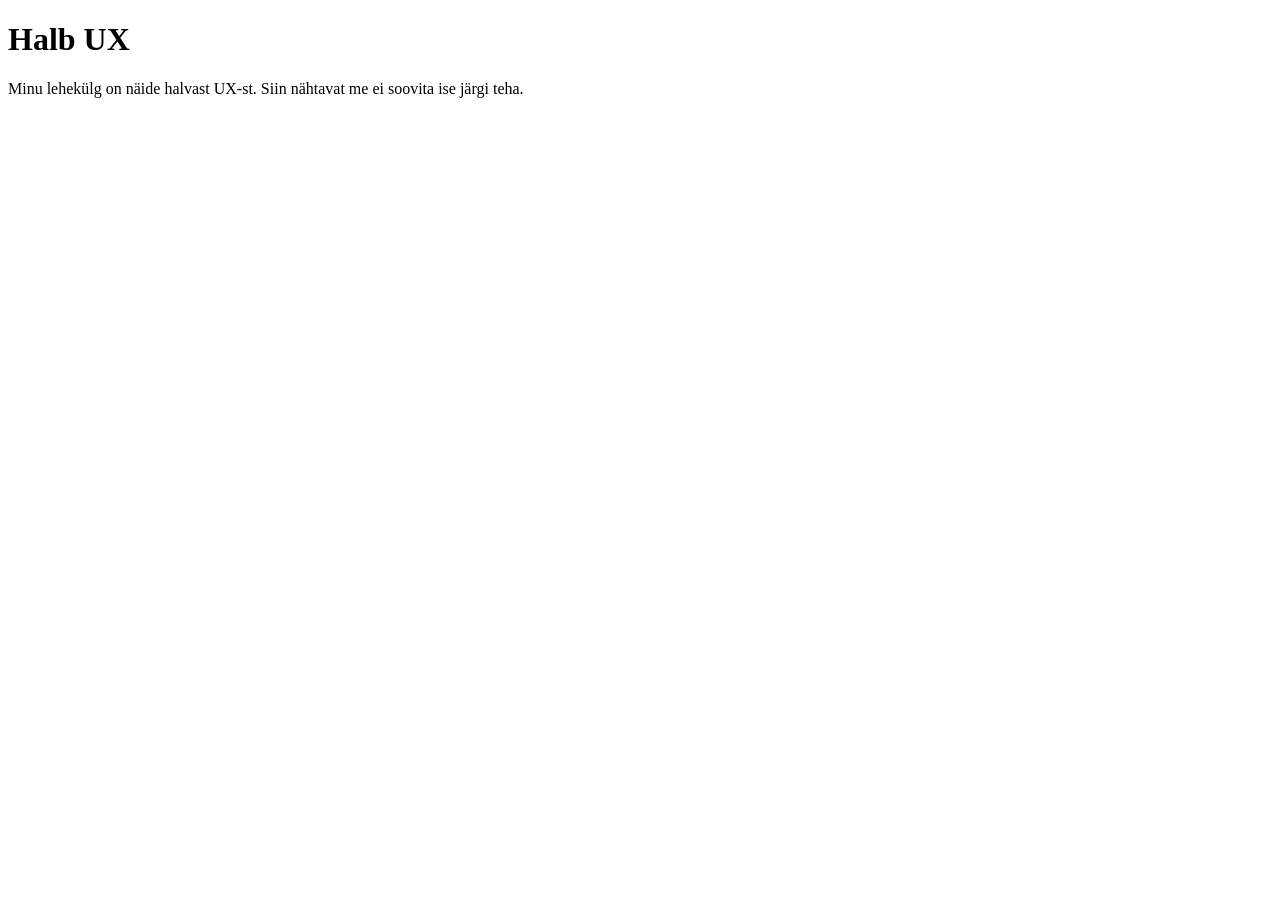
==== index.html @ c9daf355 "väga algne halb UX lehekülg" ====
<!DOCTYPE html>
<html lang="et">
<head>
    <meta charset ="UTF-8">
    <link rel="stylesheet" type="text/css" href="style.css">
<title>Halb UX</title>
</head>
<body>

<h1>Halb UX</h1>
<p>Minu lehekülg on näide halvast UX-st. Siin nähtavat me ei soovita ise järgi teha.</p>

</body>
</html>
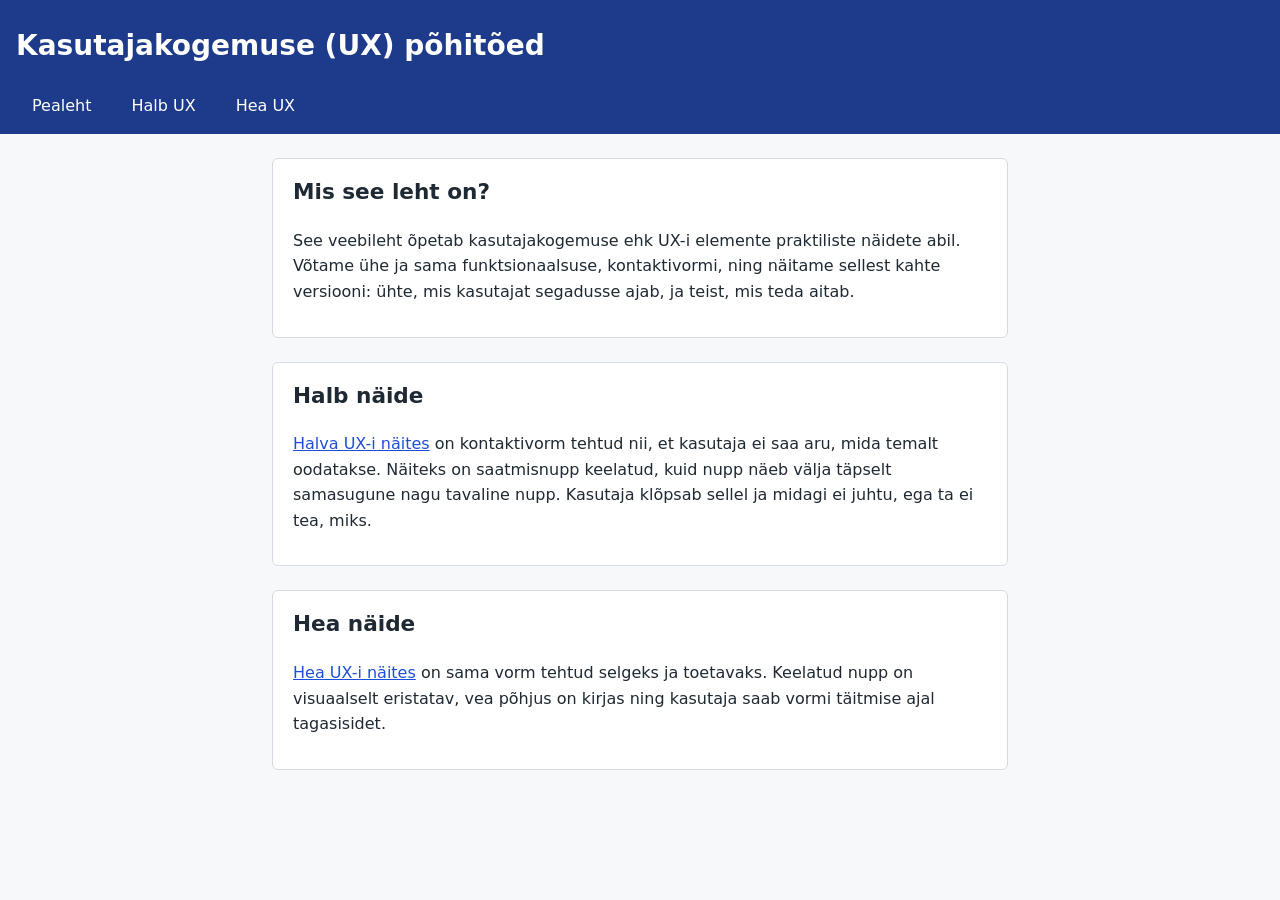
==== commit db1fc0a8: "Pealeht" ====
--- a/index.html
+++ b/index.html
@@ -1,14 +1,52 @@
 <!DOCTYPE html>
 <html lang="et">
 <head>
-    <meta charset ="UTF-8">
-    <link rel="stylesheet" type="text/css" href="style.css">
-<title>Halb UX</title>
+  <meta charset="utf-8">
+  <meta name="viewport" content="width=device-width, initial-scale=1">
+  <title>UX põhitõed – Pealeht</title>
+  <link rel="stylesheet" href="style.css">
 </head>
 <body>
+  <header class="site-header">
+    <h1>Kasutajakogemuse (UX) põhitõed</h1>
+    <nav aria-label="Peamenüü">
+      <ul>
+        <li><a href="index.html">Pealeht</a></li>
+        <li><a href="halb-ux.html">Halb UX</a></li>
+        <li><a href="hea-ux.html">Hea UX</a></li>
+      </ul>
+    </nav>
+  </header>
 
-<h1>Halb UX</h1>
-<p>Minu lehekülg on näide halvast UX-st. Siin nähtavat me ei soovita ise järgi teha.</p>
+  <main>
+    <section>
+      <h2>Mis see leht on?</h2>
+      <p>
+        See veebileht õpetab kasutajakogemuse ehk UX-i elemente praktiliste
+        näidete abil. Võtame ühe ja sama funktsionaalsuse, kontaktivormi, ning
+        näitame sellest kahte versiooni: ühte, mis kasutajat segadusse ajab,
+        ja teist, mis teda aitab.
+      </p>
+    </section>
 
+    <section>
+      <h2>Halb näide</h2>
+      <p>
+        <a href="halb-ux.html">Halva UX-i näites</a> on kontaktivorm tehtud nii,
+        et kasutaja ei saa aru, mida temalt oodatakse. Näiteks on saatmisnupp
+        keelatud, kuid nupp näeb välja täpselt samasugune nagu tavaline nupp.
+        Kasutaja klõpsab sellel ja midagi ei juhtu, ega ta ei tea, miks.
+      </p>
+    </section>
+
+    <section>
+      <h2>Hea näide</h2>
+      <p>
+        <a href="hea-ux.html">Hea UX-i näites</a> on sama vorm tehtud selgeks
+        ja toetavaks. Keelatud nupp on visuaalselt eristatav, vea põhjus on
+        kirjas ning kasutaja saab vormi täitmise ajal tagasisidet.
+      </p>
+    </section>
+  </main>
 </body>
-</html>+</html>
--- a/style.css
+++ b/style.css
@@ -0,0 +1,85 @@
+:root {
+  --color-bg: #f7f8fa;
+  --color-text: #1f2933;
+  --color-primary: #1d4ed8;
+  --color-primary-dark: #1e3a8a;
+  --color-surface: #ffffff;
+  --color-border: #d5dbe3;
+}
+
+* {
+  box-sizing: border-box;
+}
+
+body {
+  margin: 0;
+  font-family: system-ui, -apple-system, "Segoe UI", Roboto, sans-serif;
+  line-height: 1.6;
+  color: var(--color-text);
+  background-color: var(--color-bg);
+}
+
+.site-header {
+  background-color: var(--color-primary-dark);
+  color: #ffffff;
+  padding: 1.5rem 1rem 0.5rem;
+}
+
+.site-header h1 {
+  margin: 0 0 1rem;
+  font-size: 1.75rem;
+}
+
+nav ul {
+  display: flex;
+  flex-wrap: wrap;
+  gap: 0.5rem;
+  margin: 0;
+  padding: 0;
+  list-style: none;
+}
+
+nav a {
+  display: inline-block;
+  padding: 0.5rem 1rem;
+  color: #ffffff;
+  text-decoration: none;
+  border-radius: 4px 4px 0 0;
+}
+
+nav a:hover,
+nav a:focus {
+  background-color: var(--color-primary);
+}
+
+main {
+  max-width: 48rem;
+  margin: 0 auto;
+  padding: 1.5rem 1rem;
+}
+
+section {
+  margin-bottom: 1.5rem;
+  padding: 1rem 1.25rem;
+  background-color: var(--color-surface);
+  border: 1px solid var(--color-border);
+  border-radius: 6px;
+}
+
+section h2 {
+  margin-top: 0;
+  font-size: 1.35rem;
+}
+
+main a {
+  color: var(--color-primary);
+}
+
+main a:hover {
+  color: var(--color-primary-dark);
+}
+
+a:focus-visible {
+  outline: 3px solid #f59e0b;
+  outline-offset: 2px;
+}
